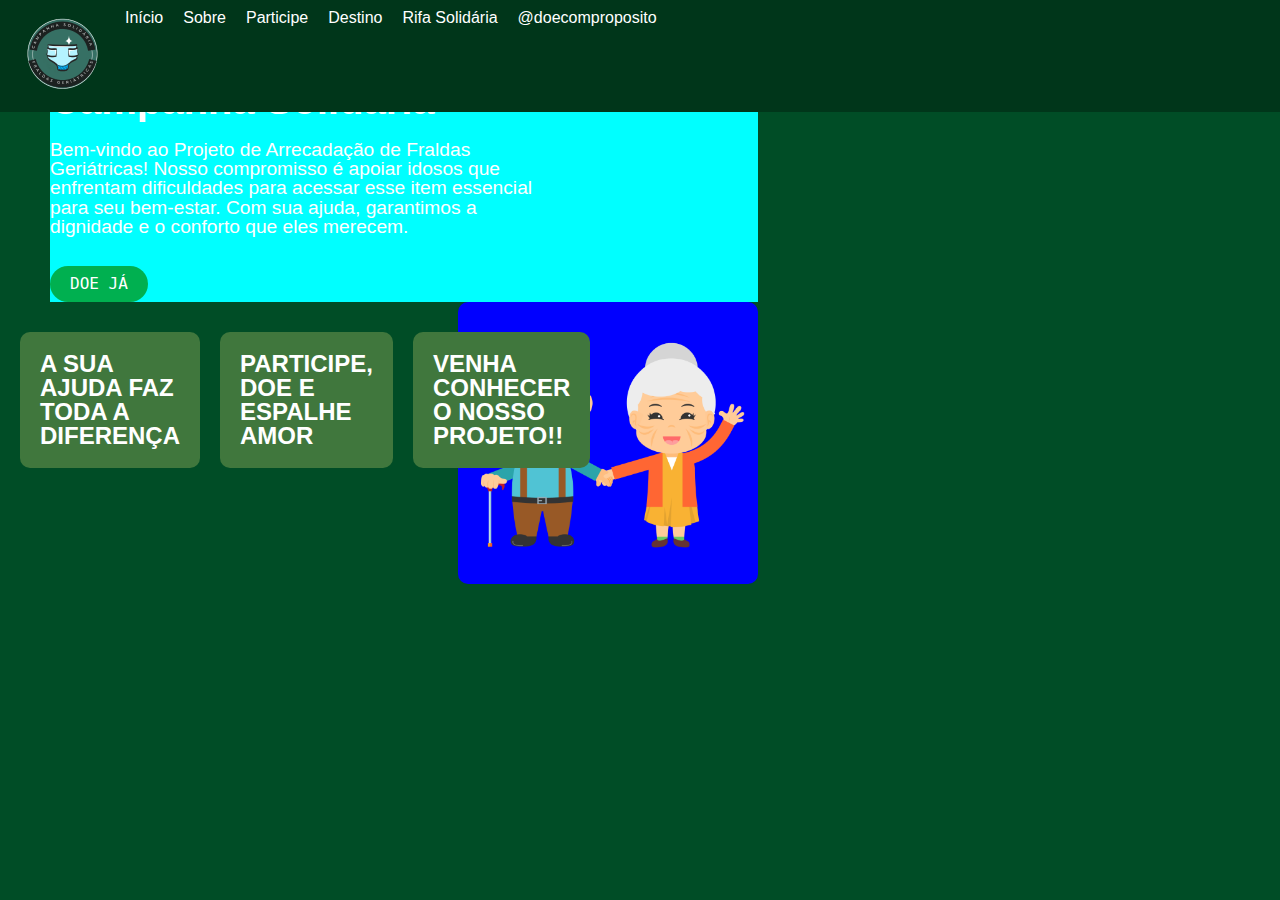
==== Projeto Final - Projetos/index.html @ bb871131 "Add files via upload" ====
<!DOCTYPE html>
<html lang="en">
<head>
    <meta charset="UTF-8">
    <meta name="viewport" content="width=device-width, initial-scale=1.0">
    <link rel="stylesheet" href="style.css">
    <title>Campanha Solidária</title>
    <script src="./app.js" defer></script>
    <!-- <script src="./app2.js" defer></script> -->
</head>
<body>
  <header>
    <div class="menu">
      <nav>
        <ul>
          <a href="#inicio"><img src="./img/logo.png" alt="Logo da Campanha"></a>
          <li><a href="#inicio">Início</a></li>
          <li><a href="#sobre">Sobre</a></li>
          <li><a href="#participe">Participe</a></li>
          <li><a href="#destino">Destino</a></li>
          <li><a href="#rifa-solidaria">Rifa Solidária</a></li>
          <li>
            <a href="https://www.instagram.com/seu-instagram" target="_blank">@doecomproposito</a>
          </li>
        </ul>
      </nav>
    </div>
  </header>

  <main id="inicio">
    <section class="banner">
        <div class="banner-content">
            <div class="texto">
                <h1>Campanha Solidária</h1>
                    <p>
                    Bem-vindo ao Projeto de Arrecadação de Fraldas Geriátricas! Nosso compromisso é apoiar idosos
                    que enfrentam dificuldades para acessar esse item essencial para seu bem-estar. Com sua ajuda,
                    garantimos a dignidade e o conforto que eles merecem.
                    </p>
                <a href="https://www.instagram.com/seu-instagram" target="_blank" class="btn-doar">DOE JÁ</a>
        </div>
        <div class="imagem">
          <img src="./img/velhinhos inicio.png" alt="Imagem de idosos sorrindo" />
      </div>
    </section>

        <section class="info-cards">
            <div class="card">A SUA AJUDA FAZ TODA A DIFERENÇA</div>
            <div class="card">PARTICIPE, DOE E ESPALHE AMOR</div>
            <div class="card">VENHA CONHECER O NOSSO PROJETO!!</div>
        </section>
    </main>
</body>
</html>
---- Projeto Final - Projetos/style.css ----
/* Reset básico */
* {
    margin: 0;
    padding: 0;
    box-sizing: border-box;
  }
  
  body {
    font-family: Arial, sans-serif;
    line-height: 1;
    background-color: #004d26;
    color: white;
  }
  
  /* Estilo do menu fixo */
  header {
    position: fixed;
    top: 0;
    left: 0;
    width: 100%;
    background-color: #00361a;
    display: flex;
    align-items: center;
    justify-content: space-between;
    padding: 10px 20px;
    z-index: 1000;
  }
  
  header .logo img {
    width: 50px;
    cursor: pointer;
  }
  
  header nav ul {
    list-style: none;
    display: flex;
    gap: 20px;
  }
  
  header nav ul li a {
    text-decoration: none;
    color: white;
    font-size: 16px;
    transition: color 0.3s;
  }
  
  header nav ul li a:hover {
    color: #00b050;
  }
  
  .menu {
    justify-content: space-between;
  }

  /* Banner principal */
  .banner {
    text-align: center;
    padding: 10px 50px;
    margin-top: 70px;
  }
  
  .banner h1 {
    font-size: 2.5rem;
    margin-bottom: 20px;
  }
  
  .banner p {
    font-size: 1.2rem;
    margin-bottom: 30px;
    max-width: 500px;
  }

  .banner a {
    font-family: monospace;
  }

  .banner-content {
    max-width: 60%;
    text-align: left;
    background-color: aqua;
  }
  
  .btn-doar {
    display: inline-block;
    padding: 10px 20px;
    font-size: 1rem;
    background-color: #00b050;
    color: white;
    text-decoration: none;
    border-radius: 50px;
    transition: background-color 0.3s;
  }
  
  .btn-doar:hover {
    background-color: #008040;
  }
  
  /* Cartões de informação */
  .info-cards {
    display: flex;
    justify-content: space-around;
    gap: 20px;
    padding: 20px;
  }
  
  .card {
    background-color: #40773D;
    padding: 20px;
    border-radius: 10px;
    text-align: start;
    width: 200px;
    font-size: 1.5rem;
    font-weight: bold;
  }

  .imagem img {
    width: 300px;
    border-radius: 10px;
    background-color: blue;
  }
  
  .imagem {
    max-width: 100%;
    text-align: end;
    float: right;
  }
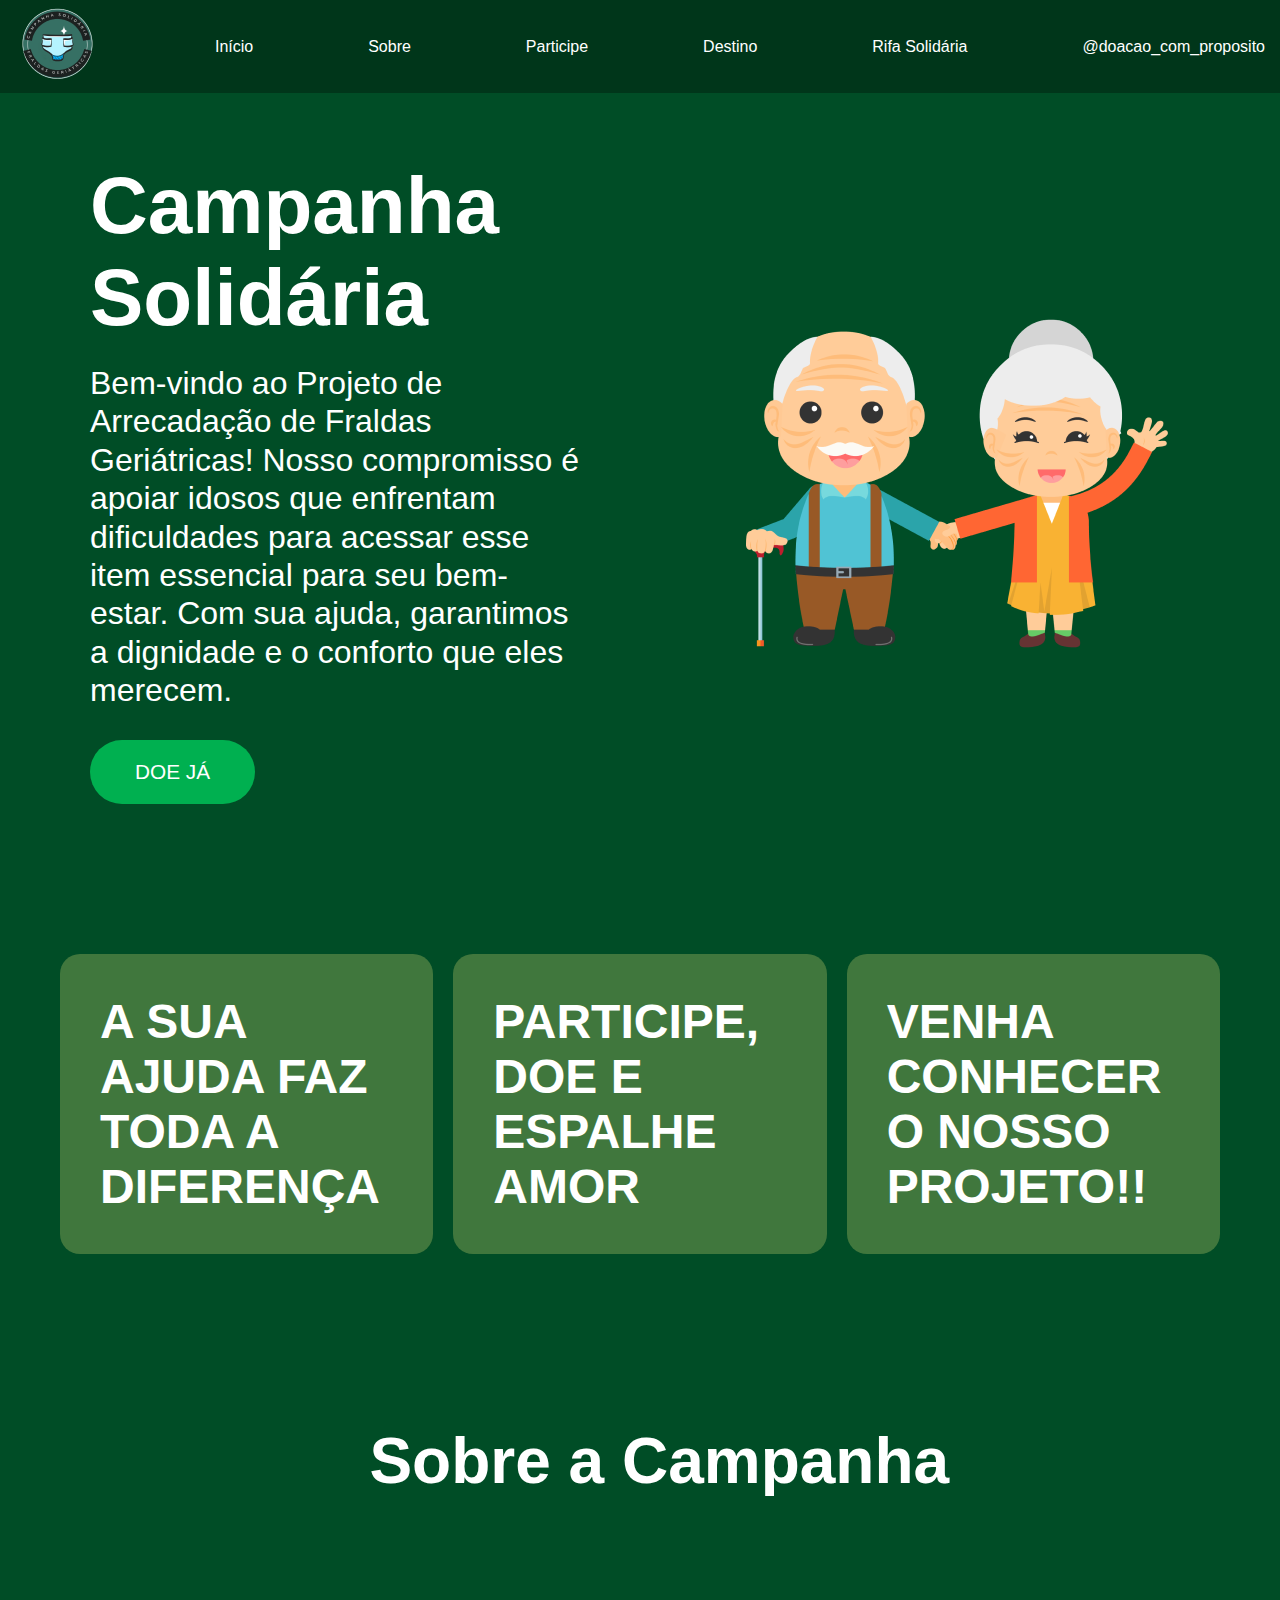
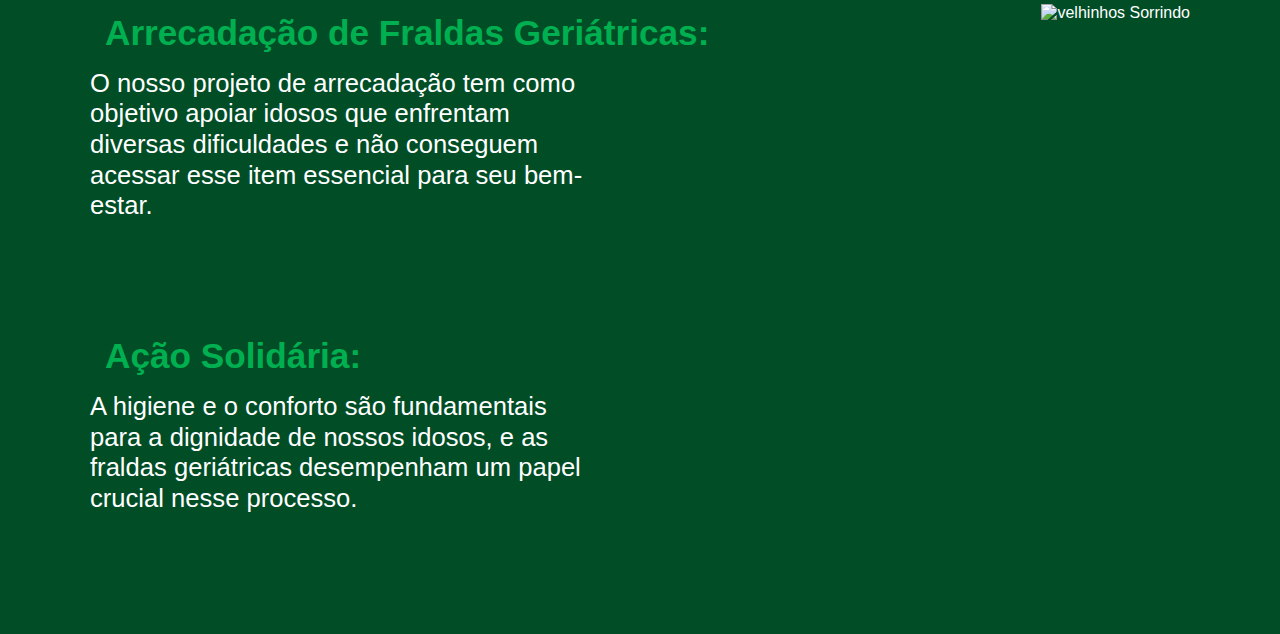
==== commit 70061473: "Update index.html" ====
--- a/Projeto Final - Projetos/index.html
+++ b/Projeto Final - Projetos/index.html
@@ -1,54 +1,75 @@
 <!DOCTYPE html>
-<html lang="en">
+<html lang="pt-br">
 <head>
-    <meta charset="UTF-8">
-    <meta name="viewport" content="width=device-width, initial-scale=1.0">
-    <link rel="stylesheet" href="style.css">
-    <title>Campanha Solidária</title>
-    <script src="./app.js" defer></script>
-    <!-- <script src="./app2.js" defer></script> -->
+  <meta charset="UTF-8">
+  <meta name="viewport" content="width=device-width, initial-scale=1.0">
+  <title>Campanha Solidária</title>
+  <link rel="stylesheet" href="style.css">
 </head>
 <body>
   <header>
+
+    <!-- Menu -->
     <div class="menu">
       <nav>
         <ul>
-          <a href="#inicio"><img src="./img/logo.png" alt="Logo da Campanha"></a>
+          <li class="logo"><img src="./img/logo.png" alt="Logo da Campanha"></li>
           <li><a href="#inicio">Início</a></li>
           <li><a href="#sobre">Sobre</a></li>
           <li><a href="#participe">Participe</a></li>
           <li><a href="#destino">Destino</a></li>
-          <li><a href="#rifa-solidaria">Rifa Solidária</a></li>
-          <li>
-            <a href="https://www.instagram.com/seu-instagram" target="_blank">@doecomproposito</a>
-          </li>
+          <li><a href="#rifa">Rifa Solidária</a></li>
+          <li><a href="https://www.instagram.com/seu-instagram" target="_blank">@doacao_com_proposito</a></li>
         </ul>
       </nav>
     </div>
   </header>
 
-  <main id="inicio">
-    <section class="banner">
-        <div class="banner-content">
-            <div class="texto">
-                <h1>Campanha Solidária</h1>
-                    <p>
-                    Bem-vindo ao Projeto de Arrecadação de Fraldas Geriátricas! Nosso compromisso é apoiar idosos
-                    que enfrentam dificuldades para acessar esse item essencial para seu bem-estar. Com sua ajuda,
-                    garantimos a dignidade e o conforto que eles merecem.
-                    </p>
-                <a href="https://www.instagram.com/seu-instagram" target="_blank" class="btn-doar">DOE JÁ</a>
-        </div>
-        <div class="imagem">
-          <img src="./img/velhinhos inicio.png" alt="Imagem de idosos sorrindo" />
+  <main>
+
+    <!-- Inicio -->
+    <section id="inicio" class="banner">
+      <div class="texto">
+        <h1>Campanha Solidária</h1>
+        <p>
+          Bem-vindo ao Projeto de Arrecadação de Fraldas Geriátricas! Nosso compromisso é apoiar idosos
+          que enfrentam dificuldades para acessar esse item essencial para seu bem-estar. Com sua ajuda,
+          garantimos a dignidade e o conforto que eles merecem.
+        </p>
+        <a href="#" class="btn-doar">DOE JÁ</a>
+      </div>
+      <div class="imagem-placeholder">
+        <img src="./img/velhinhos inicio.png" alt="velhinhos Sorrindo">
       </div>
     </section>
 
-        <section class="info-cards">
-            <div class="card">A SUA AJUDA FAZ TODA A DIFERENÇA</div>
-            <div class="card">PARTICIPE, DOE E ESPALHE AMOR</div>
-            <div class="card">VENHA CONHECER O NOSSO PROJETO!!</div>
-        </section>
-    </main>
+    <!-- Cartões -->
+    <section class="info-cards">
+      <div class="card">A SUA AJUDA FAZ TODA A DIFERENÇA</div>
+      <div class="card">PARTICIPE, DOE E ESPALHE AMOR</div>
+      <div class="card">VENHA CONHECER O NOSSO PROJETO!!</div>
+    </section>
+
+    <!-- Sobre -->
+    <section id="sobre" class="banner">
+      <div class="texto">
+        <h2>Sobre a Campanha</h2>
+        <h3>Arrecadação de Fraldas Geriátricas:</h3>
+        <p>
+          O nosso projeto de arrecadação tem como objetivo apoiar idosos que enfrentam diversas dificuldades e não conseguem acessar esse item essencial para seu bem-estar. 
+        </p>
+        <h3>Ação Solidária:</h3>
+        <p>
+          A higiene e o conforto são fundamentais para a dignidade de nossos idosos, e as fraldas geriátricas desempenham um papel crucial nesse processo.
+        </p>
+      </div>
+      <div class="imagem-placeholder">
+        <img src="./img/grupo de velhinhos pt2.png" alt="velhinhos Sorrindo">
+      </div>
+    </section>
+
+    <!-- Participe -->
+
+  </main>
 </body>
-</html>+</html>
--- a/Projeto Final - Projetos/style.css
+++ b/Projeto Final - Projetos/style.css
@@ -1,127 +1,145 @@
-/* Reset básico */
+/* Reset */
 * {
-    margin: 0;
-    padding: 0;
-    box-sizing: border-box;
-  }
-  
-  body {
-    font-family: Arial, sans-serif;
-    line-height: 1;
-    background-color: #004d26;
-    color: white;
-  }
-  
-  /* Estilo do menu fixo */
-  header {
-    position: fixed;
-    top: 0;
-    left: 0;
-    width: 100%;
-    background-color: #00361a;
-    display: flex;
-    align-items: center;
-    justify-content: space-between;
-    padding: 10px 20px;
-    z-index: 1000;
-  }
-  
-  header .logo img {
-    width: 50px;
-    cursor: pointer;
-  }
-  
-  header nav ul {
-    list-style: none;
-    display: flex;
-    gap: 20px;
-  }
-  
-  header nav ul li a {
-    text-decoration: none;
-    color: white;
-    font-size: 16px;
-    transition: color 0.3s;
-  }
-  
-  header nav ul li a:hover {
-    color: #00b050;
-  }
-  
-  .menu {
-    justify-content: space-between;
-  }
+  margin: 0;
+  padding: 0;
+  box-sizing: border-box;
+}
 
-  /* Banner principal */
-  .banner {
-    text-align: center;
-    padding: 10px 50px;
-    margin-top: 70px;
-  }
-  
-  .banner h1 {
-    font-size: 2.5rem;
-    margin-bottom: 20px;
-  }
-  
-  .banner p {
-    font-size: 1.2rem;
-    margin-bottom: 30px;
-    max-width: 500px;
-  }
+body {
+  font-family: Arial, sans-serif;
+  background-color: #004d26;
+  color: white;
+}
 
-  .banner a {
-    font-family: monospace;
-  }
+header {
+  background-color: #00361a;
+  padding: 0px;
+  position: fixed;
+  top: 0;
+  left: 0;
+  width: 100%;
+  z-index: 1000; 
+}
 
-  .banner-content {
-    max-width: 60%;
-    text-align: left;
-    background-color: aqua;
-  }
-  
-  .btn-doar {
-    display: inline-block;
-    padding: 10px 20px;
-    font-size: 1rem;
-    background-color: #00b050;
-    color: white;
-    text-decoration: none;
-    border-radius: 50px;
-    transition: background-color 0.3s;
-  }
-  
-  .btn-doar:hover {
-    background-color: #008040;
-  }
-  
-  /* Cartões de informação */
-  .info-cards {
-    display: flex;
-    justify-content: space-around;
-    gap: 20px;
-    padding: 20px;
-  }
-  
-  .card {
-    background-color: #40773D;
-    padding: 20px;
-    border-radius: 10px;
-    text-align: start;
-    width: 200px;
-    font-size: 1.5rem;
-    font-weight: bold;
-  }
+main {
+  padding-top: 70px;
+}
 
-  .imagem img {
-    width: 300px;
-    border-radius: 10px;
-    background-color: blue;
-  }
-  
-  .imagem {
-    max-width: 100%;
-    text-align: end;
-    float: right;
-  }
-  +header .menu nav ul {
+  display: flex;
+  justify-content: space-between;
+  align-items: center;
+  list-style: none;
+}
+
+header .menu nav ul li {
+  margin: 0 15px;
+}
+
+header .menu nav ul li a {
+  color: white;
+  text-decoration: none;
+  font-size: 16px;
+  transition: color 0.5s;
+}
+
+header .menu nav ul li a:hover {
+  color: #00b050;
+}
+
+.banner {
+  display: flex;
+  align-items: center;
+  justify-content: space-between;
+  padding: 90px;
+}
+
+.texto {
+  max-width: 45%;
+}
+
+.texto h1 {
+  font-size: 5rem;
+  margin-bottom: 20px;
+}
+
+.texto p {
+  font-size: 2rem;
+  line-height: 1.2;
+  margin-bottom: 30px;
+}
+
+.btn-doar {
+  display: inline-block;
+  padding: 20px 45px;
+  background-color: #00b050;
+  color: white;
+  text-decoration: none;
+  border-radius: 50px;
+  font-size: 1.3rem;
+  transition: background-color 0.3s;
+}
+
+.btn-doar:hover {
+  background-color: #008040;
+}
+
+.imagem-placeholder {
+  background-color: transparent;
+  border-radius: 10px;
+}
+
+.info-cards {
+  display: flex;
+  justify-content: space-around;
+  padding: 50px;
+}
+
+.card {
+  background-color: #40773d;
+  color: white;
+  text-align: start;
+  font-weight: bold;
+  font-size: 3rem;
+  padding: 40px;
+  border-radius: 20px;
+  flex: 1;
+  margin: 10px;
+  max-width: 400px;
+}
+
+#sobre {
+  display: flex;
+  align-items: flex-start;
+  gap: 40px;
+}
+
+#sobre .texto {
+  flex: 1.5;
+}
+
+#sobre .texto h2 {
+  text-align: center;
+  width: 230%;
+  font-size: 4rem;
+  margin-bottom: 30px;
+  margin-top: 20px;
+}
+
+#sobre .texto h3 {
+  color: #00b050;
+  margin-top: 100px;
+  font-size: 2.2rem;
+  width: 150%;
+  padding: 15px;
+  text-align: start;
+}
+
+#sobre .texto p {
+  font-size: 1.6rem;
+}
+
+#sobre .imagem-placeholder {
+  margin-top: 200px;
+}
+
